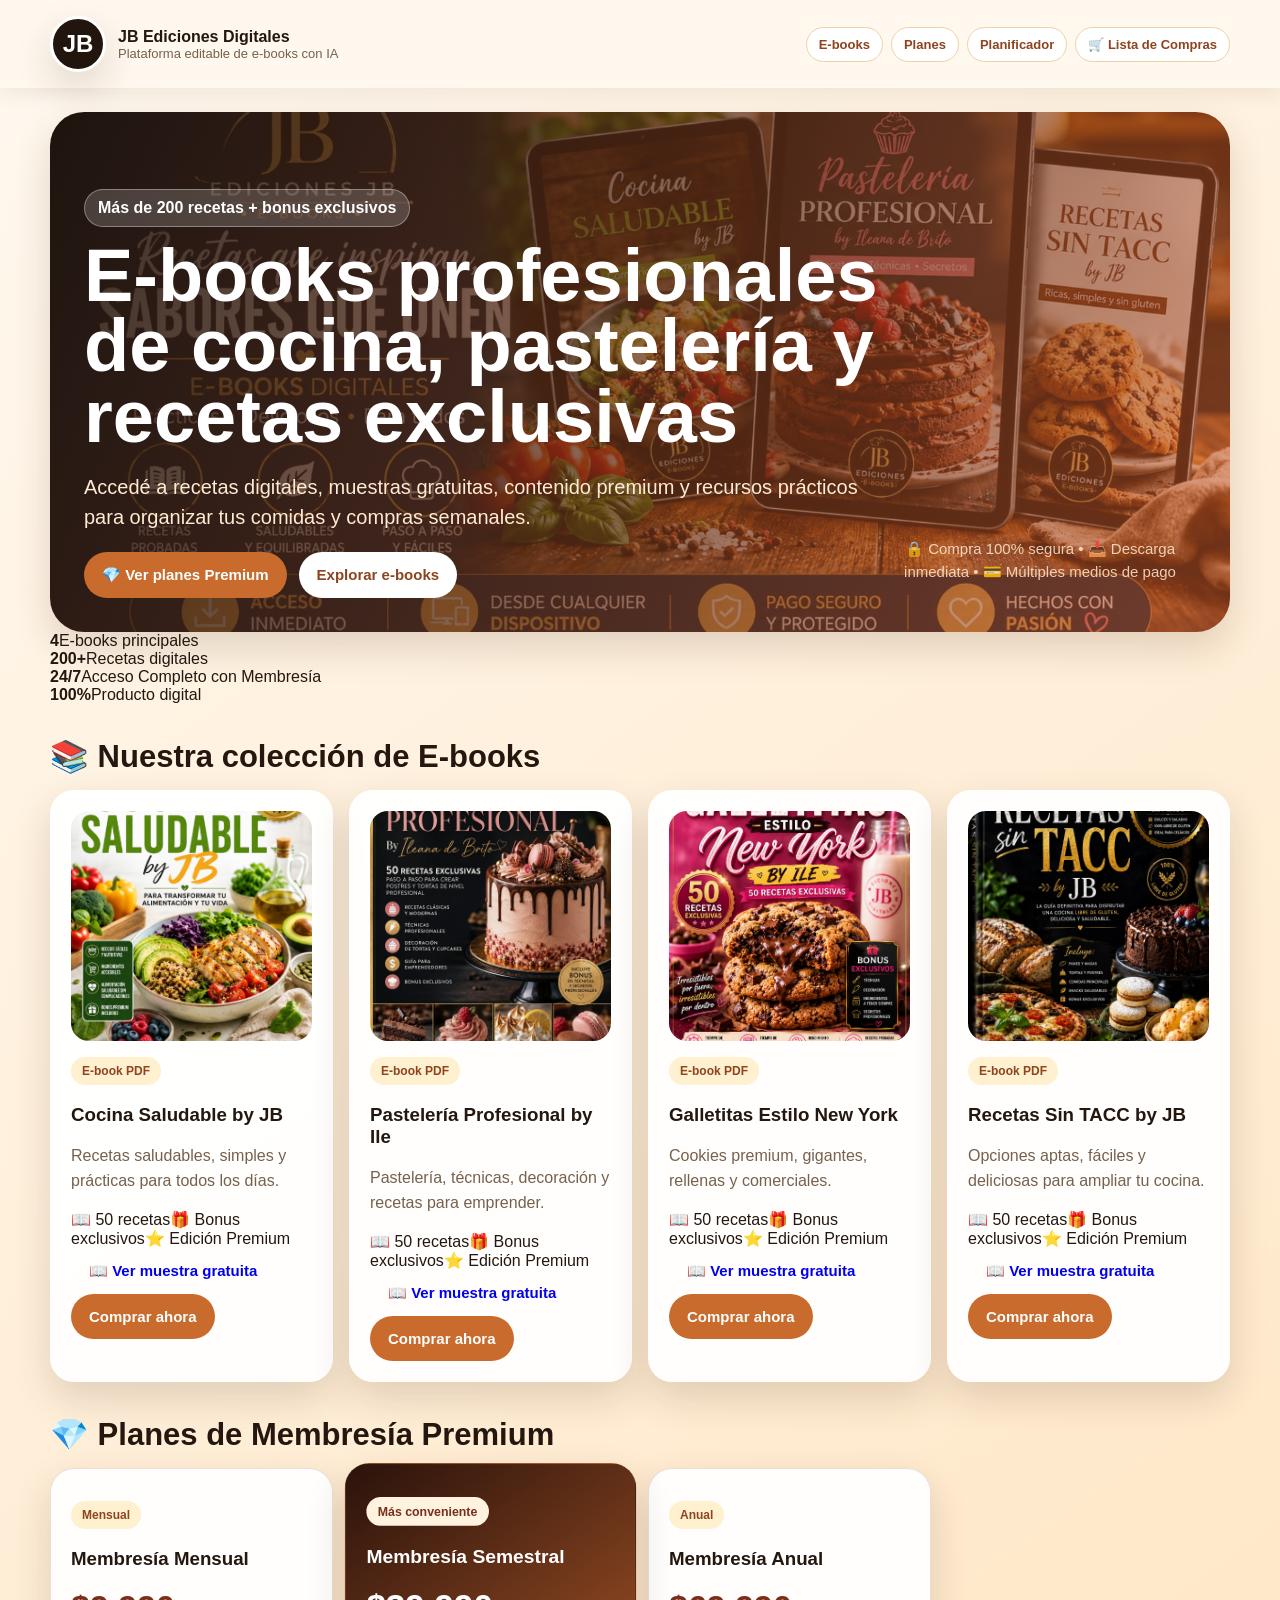
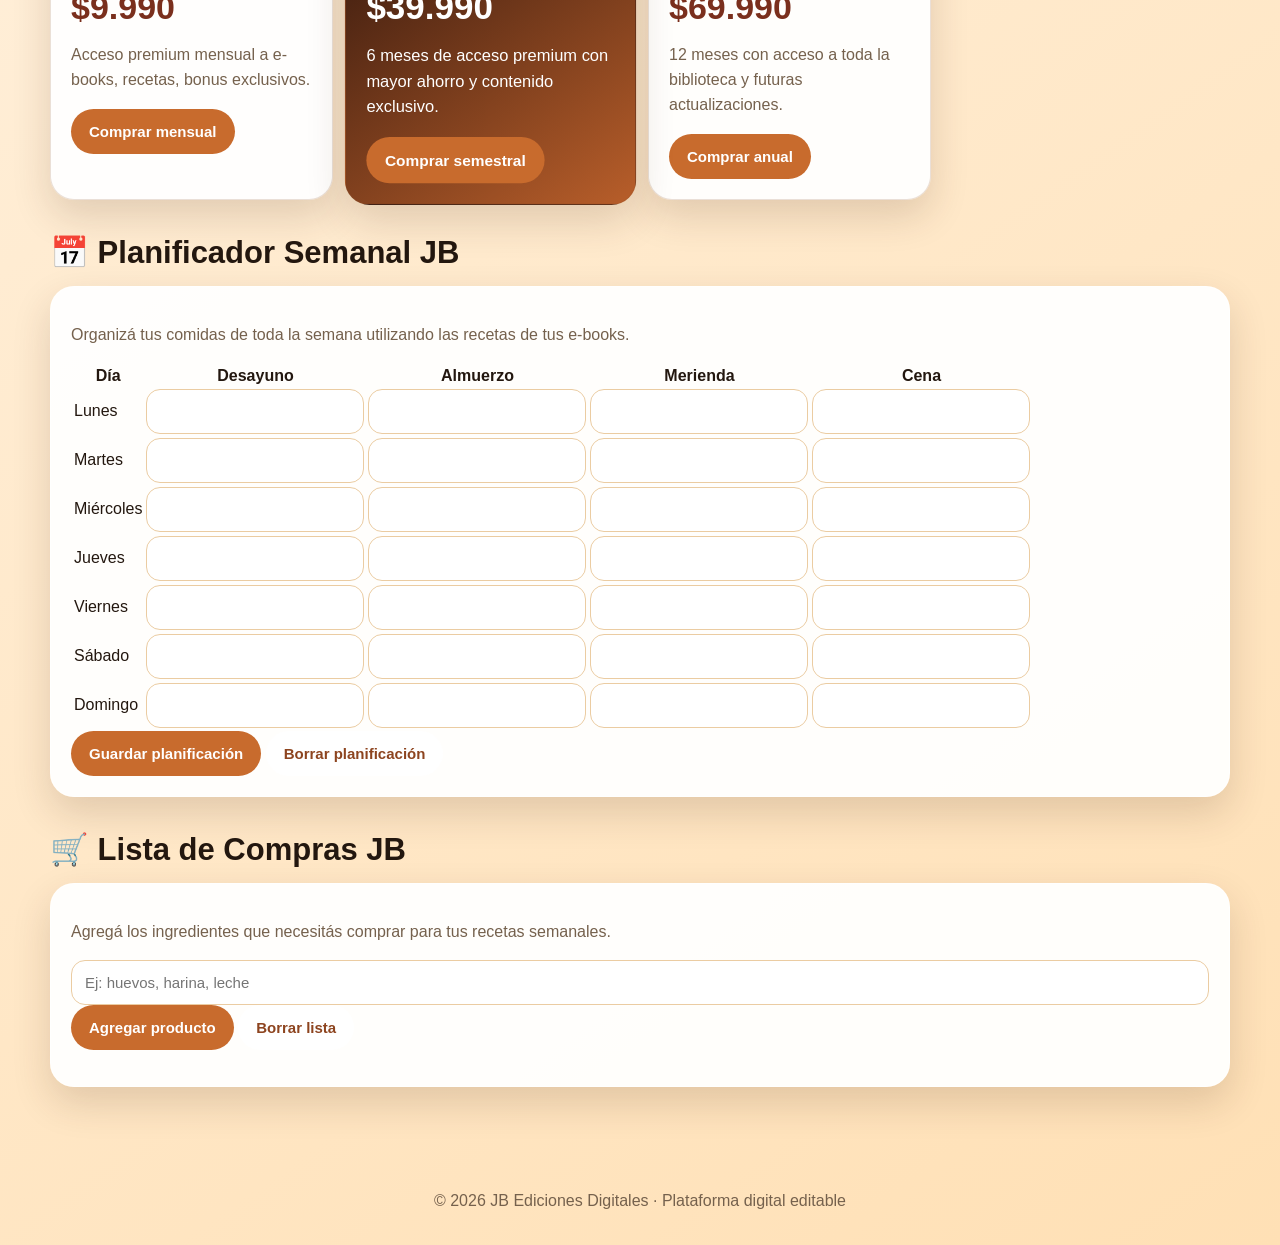
==== index.html @ 61b6be21 "Remove 'Mi Biblioteca' section from index.html Removed the 'Mi Biblioteca' section from the HTML." ====
<!DOCTYPE html>
<html lang="es">
<head>
<meta charset="UTF-8">
<meta name="viewport" content="width=device-width, initial-scale=1.0">
<title>JB Ediciones Digitales | Plataforma Editable</title>
<link rel="stylesheet" href="styles.css">
</head>
<body>
<header>
  <div class="nav">
    <div class="brand">
      <div class="logo" id="brandLogo">JB</div>
      <div>
        <b id="brandName">JB Ediciones Digitales</b>
        <span id="brandSubtitle">Plataforma premium de e-books y planificación semanal</span>      
      </div>
    </div>
    <nav>
      <a href="#ebooks">E-books</a>
      <a href="#planes">Planes</a>
      <a href="#planificador">Planificador</a>      
     <a href="#compras">🛒 Lista de Compras</a>      
          
    </nav>
  </div>
</header>

<main>
  <section class="hero" id="hero">
    <div class="heroText">
      <span class="pill" id="heroPill">
✨ Más de 200 recetas • Descarga inmediata • Actualizaciones exclusivas
</span>      
      <h1 id="heroTitle">Tu plataforma premium de recetas digitales</h1>
      <p id="heroText">Accedé a e-books profesionales, contenido exclusivo, recursos para emprender y herramientas para organizar tus comidas y compras semanales.</p>
      <div class="actions">
        <a class="btn primary" href="#planes">💎 Ver planes Premium</a>        
        <a class="btn white" href="#ebooks">Explorar e-books</a>
              </div>
    </div> </button>

</div>

<p style="margin-top:20px;font-size:15px;opacity:.85;text-align:center;">
🔒 Compra 100% segura • 📥 Descarga inmediata • 💳 Múltiples medios de pago
</p>

</div>

</section>  </section>

    <div><b id="stat1">4</b><span>E-books principales</span></div>
    <div><b id="stat2">200+</b><span>Recetas digitales</span></div>
    <div><b id="stat3">24/7</b><span>Acceso Completo con Membresía</span></div>    
  <div><b id="stat4">100%</b><span>Producto digital</span></div>
  </section>

  <h2 id="ebooks">📚 Nuestra colección de E-books</h2>  
  <section class="grid" id="ebookGrid"></section>

  <h2 id="planes">💎 Planes de Membresía Premium</h2>  
  <section class="grid plans" id="plansGrid"></section>

  <h2 id="planificador">📅 Planificador Semanal JB</h2>

<section class="card">

  <p>Organizá tus comidas de toda la semana utilizando las recetas de tus e-books.</p>

  <table class="planner">
  <tr>
    <th>Día</th>
    <th>Desayuno</th>
    <th>Almuerzo</th>
    <th>Merienda</th>
    <th>Cena</th>
  </tr>

  <tr><td>Lunes</td><td><input id="lunes_desayuno"></td><td><input id="lunes_almuerzo"></td><td><input id="lunes_merienda"></td><td><input id="lunes_cena"></td></tr>
  <tr><td>Martes</td><td><input id="martes_desayuno"></td><td><input id="martes_almuerzo"></td><td><input id="martes_merienda"></td><td><input id="martes_cena"></td></tr>
  <tr><td>Miércoles</td><td><input id="miercoles_desayuno"></td><td><input id="miercoles_almuerzo"></td><td><input id="miercoles_merienda"></td><td><input id="miercoles_cena"></td></tr>
  <tr><td>Jueves</td><td><input id="jueves_desayuno"></td><td><input id="jueves_almuerzo"></td><td><input id="jueves_merienda"></td><td><input id="jueves_cena"></td></tr>
  <tr><td>Viernes</td><td><input id="viernes_desayuno"></td><td><input id="viernes_almuerzo"></td><td><input id="viernes_merienda"></td><td><input id="viernes_cena"></td></tr>
  <tr><td>Sábado</td><td><input id="sabado_desayuno"></td><td><input id="sabado_almuerzo"></td><td><input id="sabado_merienda"></td><td><input id="sabado_cena"></td></tr>
  <tr><td>Domingo</td><td><input id="domingo_desayuno"></td><td><input id="domingo_almuerzo"></td><td><input id="domingo_merienda"></td><td><input id="domingo_cena"></td></tr>
</table>

<button class="btn primary" type="button" onclick="guardarPlanificacion()">Guardar planificación</button>
<button class="btn white" type="button" onclick="borrarPlanificacion()">Borrar planificación</button>
</section>
  <h2 id="compras">🛒 Lista de Compras JB</h2>

<section class="card">
  <p>Agregá los ingredientes que necesitás comprar para tus recetas semanales.</p>

  <input id="nuevoProducto" type="text" placeholder="Ej: huevos, harina, leche">
  <button class="btn primary" type="button" onclick="agregarProducto()">Agregar producto</button>
  <button class="btn white" type="button" onclick="borrarListaCompras()">Borrar lista</button>

  <ul id="listaCompras"></ul>
</section> 
    
</main>

<footer>© 2026 JB Ediciones Digitales · Plataforma digital editable</footer>
<script src="config.js"></script>
<script src="app.js"></script>
</body>
</html>
---- styles.css ----
*{box-sizing:border-box}:root{--text:#23170f;--muted:#75614d;--orange:#c86b2d;--dark:#21150d;--shadow:0 16px 38px rgba(68,38,18,.16);--r:24px}
body{margin:0;font-family:Arial,Helvetica,sans-serif;background:linear-gradient(145deg,#fff8ef,#ffe0b5);color:var(--text)}
a{text-decoration:none}header{position:sticky;top:0;z-index:5;background:rgba(255,248,239,.94);backdrop-filter:blur(10px);box-shadow:0 6px 18px rgba(68,38,18,.08);padding:16px}
.nav{max-width:1180px;margin:auto;display:flex;align-items:center;justify-content:space-between;gap:14px}.brand{display:flex;align-items:center;gap:12px}.brand span{display:block;color:var(--muted);font-size:13px}
.logo{width:56px;height:56px;border-radius:50%;background:var(--dark);color:#fff;display:grid;place-items:center;font-size:24px;font-weight:900;border:3px solid #fff;box-shadow:var(--shadow)}
nav{display:flex;gap:8px;flex-wrap:wrap}nav a{padding:9px 12px;border-radius:999px;background:#fff;color:#8d441f;font-weight:800;font-size:13px;border:1px solid #efd1a8}
main{width:min(1180px,calc(100% - 28px));margin:24px auto 70px}.hero{min-height:520px;border-radius:34px;background:linear-gradient(115deg,rgba(33,21,13,.9),rgba(200,107,45,.55)),url('imagenes/foto-principal.jpg');background-size:cover;background-position:center;display:flex;align-items:flex-end;padding:34px;box-shadow:var(--shadow);color:#fff}
.heroText{max-width:800px}.pill,.tag{display:inline-block;border-radius:999px;font-weight:900}.pill{padding:9px 13px;background:rgba(255,255,255,.18);border:1px solid rgba(255,255,255,.35)}
h1{font-size:clamp(36px,8vw,74px);line-height:.95;margin:14px 0}.hero p{font-size:20px;color:#ffead2;line-height:1.5}.actions{display:flex;gap:12px;flex-wrap:wrap}
.btn,button{border:0;border-radius:999px;padding:14px 18px;font-weight:900;font-size:15px;cursor:pointer;display:inline-block}.primary,button{background:var(--orange);color:#fff}.white{background:#fff;color:#8d441f}
.stats{display:grid;grid-template-columns:repeat(4,1fr);gap:14px;margin:18px 0}.stats div,.card{background:rgba(255,255,255,.94);border-radius:var(--r);box-shadow:var(--shadow);padding:20px;border:1px solid rgba(255,255,255,.7)}
.stats b{display:block;font-size:34px;color:#8d441f}.stats span,p,li{color:var(--muted);line-height:1.55}h2{font-size:31px;margin:34px 0 15px}.grid{display:grid;grid-template-columns:repeat(4,1fr);gap:16px}
.ebook img{width:100%;height:230px;object-fit:cover;border-radius:18px;background:#f4c36b}.tag{background:#fff0cf;color:#8d441f;padding:7px 11px;font-size:12px;margin-top:12px}.price{font-size:34px;font-weight:900;color:#8d441f}
.featured{background:linear-gradient(145deg,#2a1b10,#b85e2a);color:#fff}.featured p,.featured .price{color:#fff0cf}.ai{background:#21150d;color:#fff;border-radius:var(--r);padding:24px;box-shadow:var(--shadow)}.ai p{color:#f2d5b7}
.chat{height:300px;overflow:auto;background:rgba(255,255,255,.08);border-radius:18px;padding:12px;margin:12px 0}.msg{max-width:88%;padding:11px 13px;border-radius:16px;margin:8px 0;line-height:1.45}.bot{background:#fff0cf;color:#23170f}.user{background:var(--orange);color:#fff;margin-left:auto}
.chatrow{display:flex;gap:8px}.chatrow input{flex:1;border:0;border-radius:16px;padding:14px 16px;font-size:15px}
.admin{display:grid;grid-template-columns:1fr 1fr;gap:16px}.wide{grid-column:1/-1}label{display:block;font-weight:900;margin:12px 0 6px;color:#8d441f}input,textarea{width:100%;border:1px solid #ebcca2;border-radius:14px;padding:13px;font-size:15px}textarea{min-height:90px}.note{font-size:13px}.editorRow{display:grid;grid-template-columns:repeat(2,1fr);gap:10px;background:#fff8ed;border-radius:18px;padding:14px;margin:12px 0}#exportBox{min-height:220px;font-family:monospace}
footer{text-align:center;color:var(--muted);padding:35px 16px}@media(max-width:850px){.nav{align-items:flex-start;flex-direction:column}.grid,.stats,.admin{grid-template-columns:1fr}.hero{min-height:560px;padding:24px}.chatrow{flex-direction:column}.editorRow{grid-template-columns:1fr}}
.card {
  transition: transform .25s ease, box-shadow .25s ease;
}

.card:hover {
  transform: translateY(-6px);
  box-shadow: 0 18px 40px rgba(68, 38, 18, .22);
}

.plan {
  border: 1px solid rgba(140, 82, 45, .18);
}

.plan .price {
  font-size: 34px;
  font-weight: 900;
  color: #7a2f1d;
}

.plan.featured {
  background: linear-gradient(145deg, #2a120b, #b85e2a);
  color: #fff;
  transform: scale(1.03);
}

.plan.featured .price,
.plan.featured h3,
.plan.featured p {
  color: #fff;
}

.plan.featured .tag {
  background: #fff3df;
  color: #7a2f1d;
}

@media (max-width: 800px) {
  .grid {
    grid-template-columns: 1fr;
  }

  .plan.featured {
    transform: none;
  }
}
.login-card{
  max-width:520px;
}

.login-card label{
  display:block;
  margin-top:14px;
  font-weight:700;
}

.login-card input{
  width:100%;
  margin-top:6px;
  padding:14px;
  border-radius:14px;
  border:1px solid #ddd;
  font-size:15px;
}

.login-card .btn{
  margin-top:18px;
}
.library-preview{
  margin-top:20px;
  padding:18px;
  border-radius:18px;
  background:linear-gradient(145deg,#fff8ef,#ffffff);
  border:1px solid rgba(140,82,45,.18);
}

.library-preview h4{
  margin:0 0 10px;
  color:#7a2f1d;
}

.library-preview ul{
  margin:0;
  padding-left:20px;
}

.library-preview li{
  margin:8px 0;
  font-weight:600;
}
.ai{
  background:linear-gradient(145deg,#140907,#2a120b);
  color:#fff;
  border-radius:28px;
  padding:28px;
  box-shadow:0 18px 45px rgba(0,0,0,.18);
}

.ai h3,
.ai p{
  color:#fff;
}

.chat{
  margin-top:20px;
}

.chatrow{
  display:flex;
  gap:10px;
  margin-top:16px;
}

.chatrow input{
  flex:1;
  padding:15px;
  border-radius:16px;
  border:0;
}

.chatrow button{
  border:0;
}
#iaChef,
.ia-chef,
.ai-chef,
.chef-ai {
  display: none !important;
}
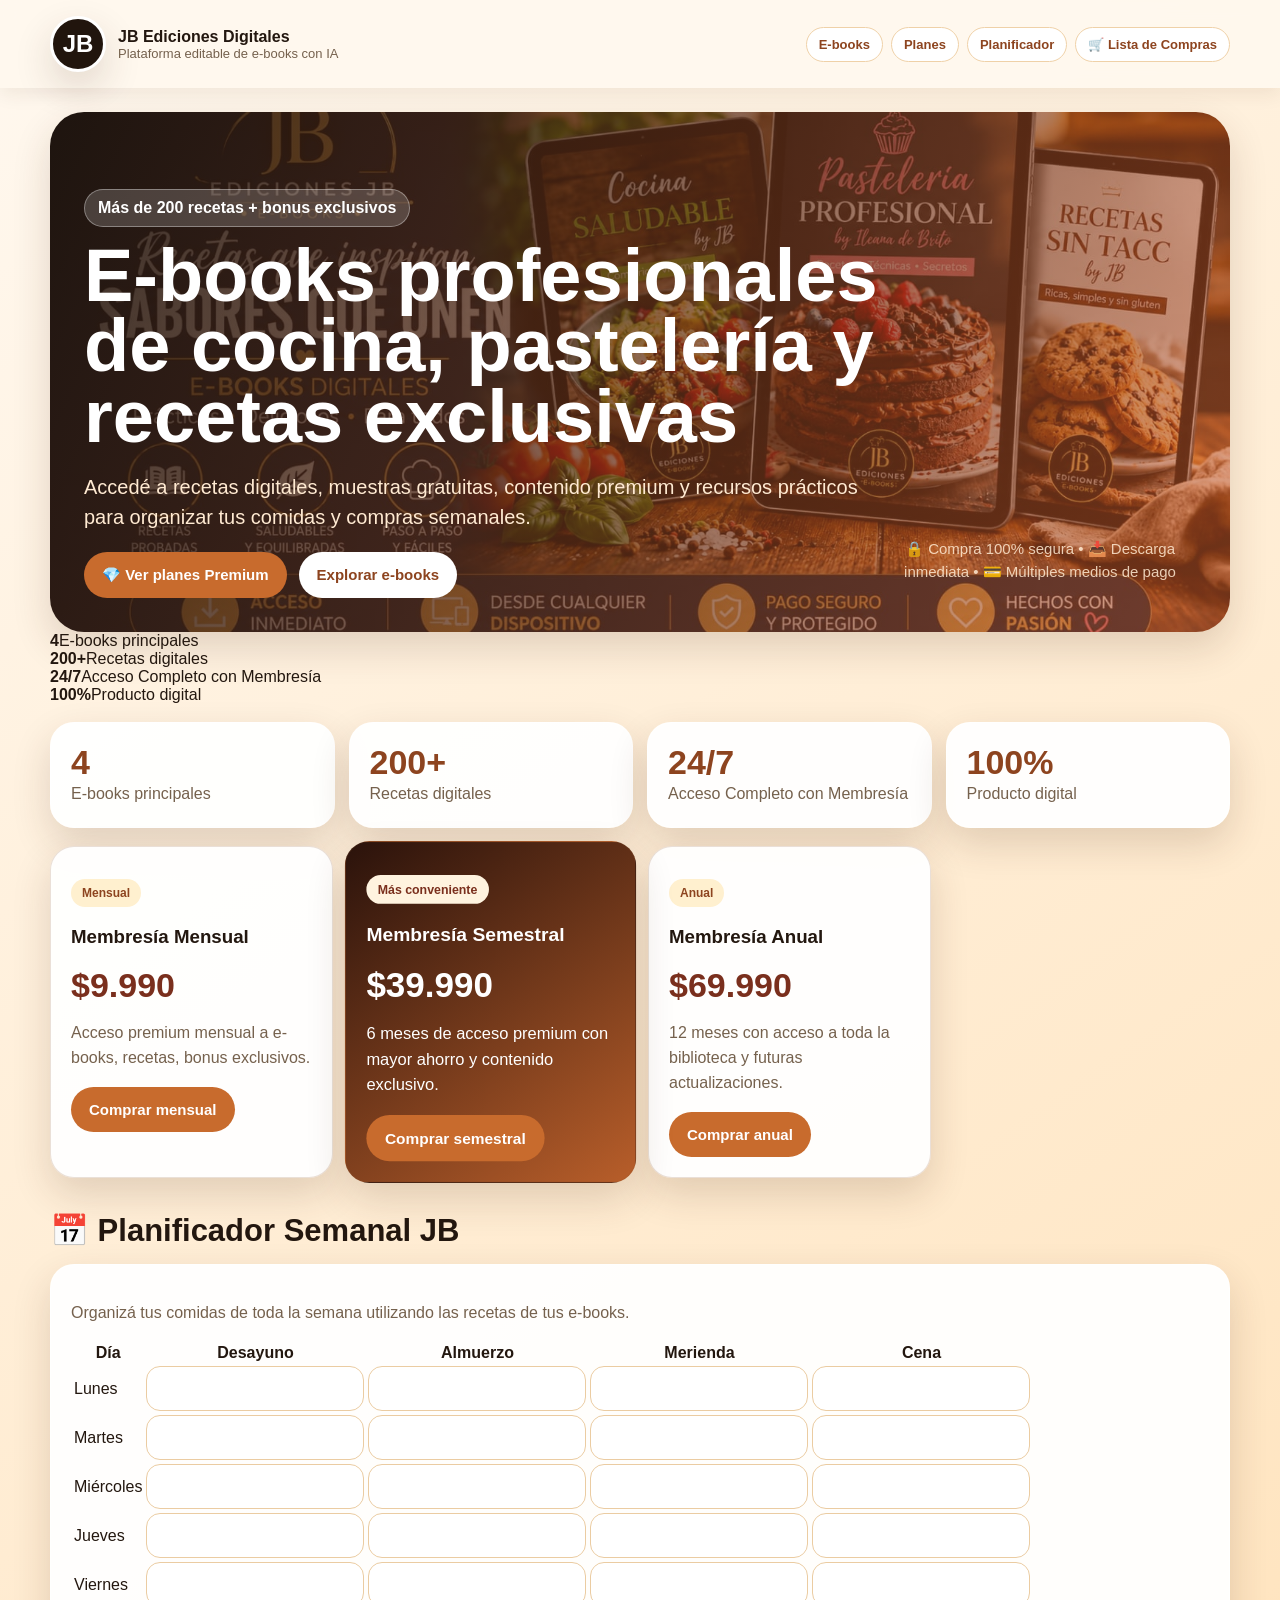
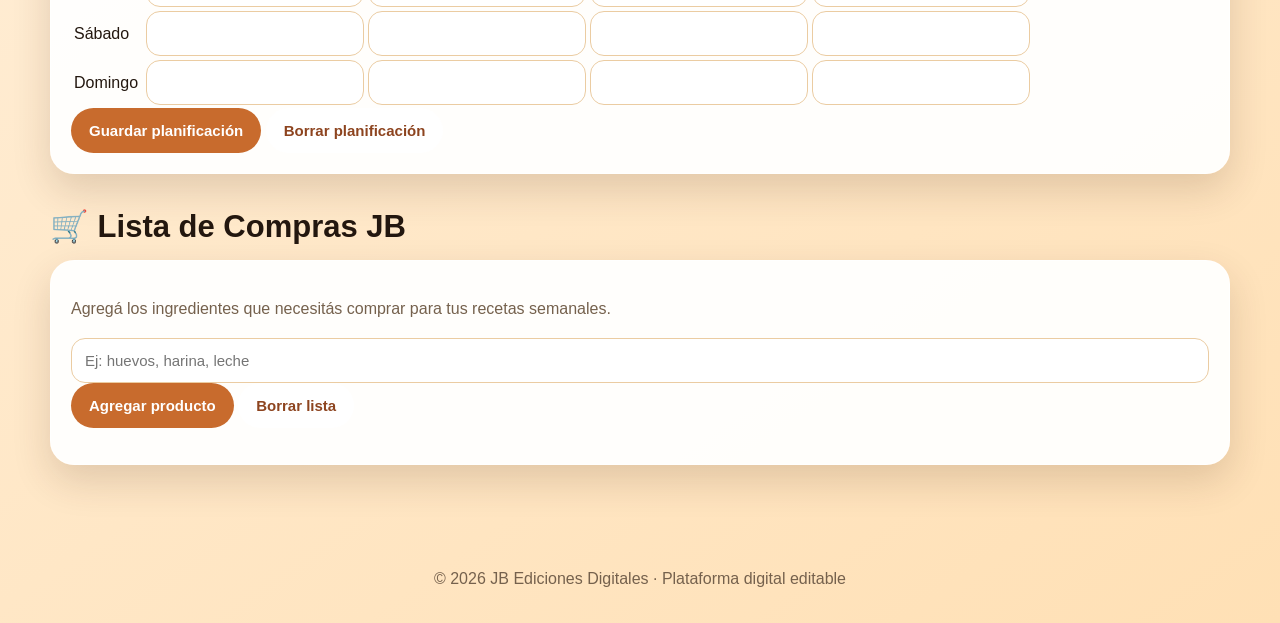
==== commit 6cbc9764: "Refactor HTML structure for stats section" ====
--- a/index.html
+++ b/index.html
@@ -54,12 +54,12 @@
     <div><b id="stat2">200+</b><span>Recetas digitales</span></div>
     <div><b id="stat3">24/7</b><span>Acceso Completo con Membresía</span></div>    
   <div><b id="stat4">100%</b><span>Producto digital</span></div>
-  </section>
-
-  <h2 id="ebooks">📚 Nuestra colección de E-books</h2>  
-  <section class="grid" id="ebookGrid"></section>
-
-  <h2 id="planes">💎 Planes de Membresía Premium</h2>  
+<section class="stats">
+  <div><b id="stat1">4</b><span>E-books principales</span></div>
+  <div><b id="stat2">200+</b><span>Recetas digitales</span></div>
+  <div><b id="stat3">24/7</b><span>Acceso Completo con Membresía</span></div>
+  <div><b id="stat4">100%</b><span>Producto digital</span></div>
+</section>
   <section class="grid plans" id="plansGrid"></section>
 
   <h2 id="planificador">📅 Planificador Semanal JB</h2>
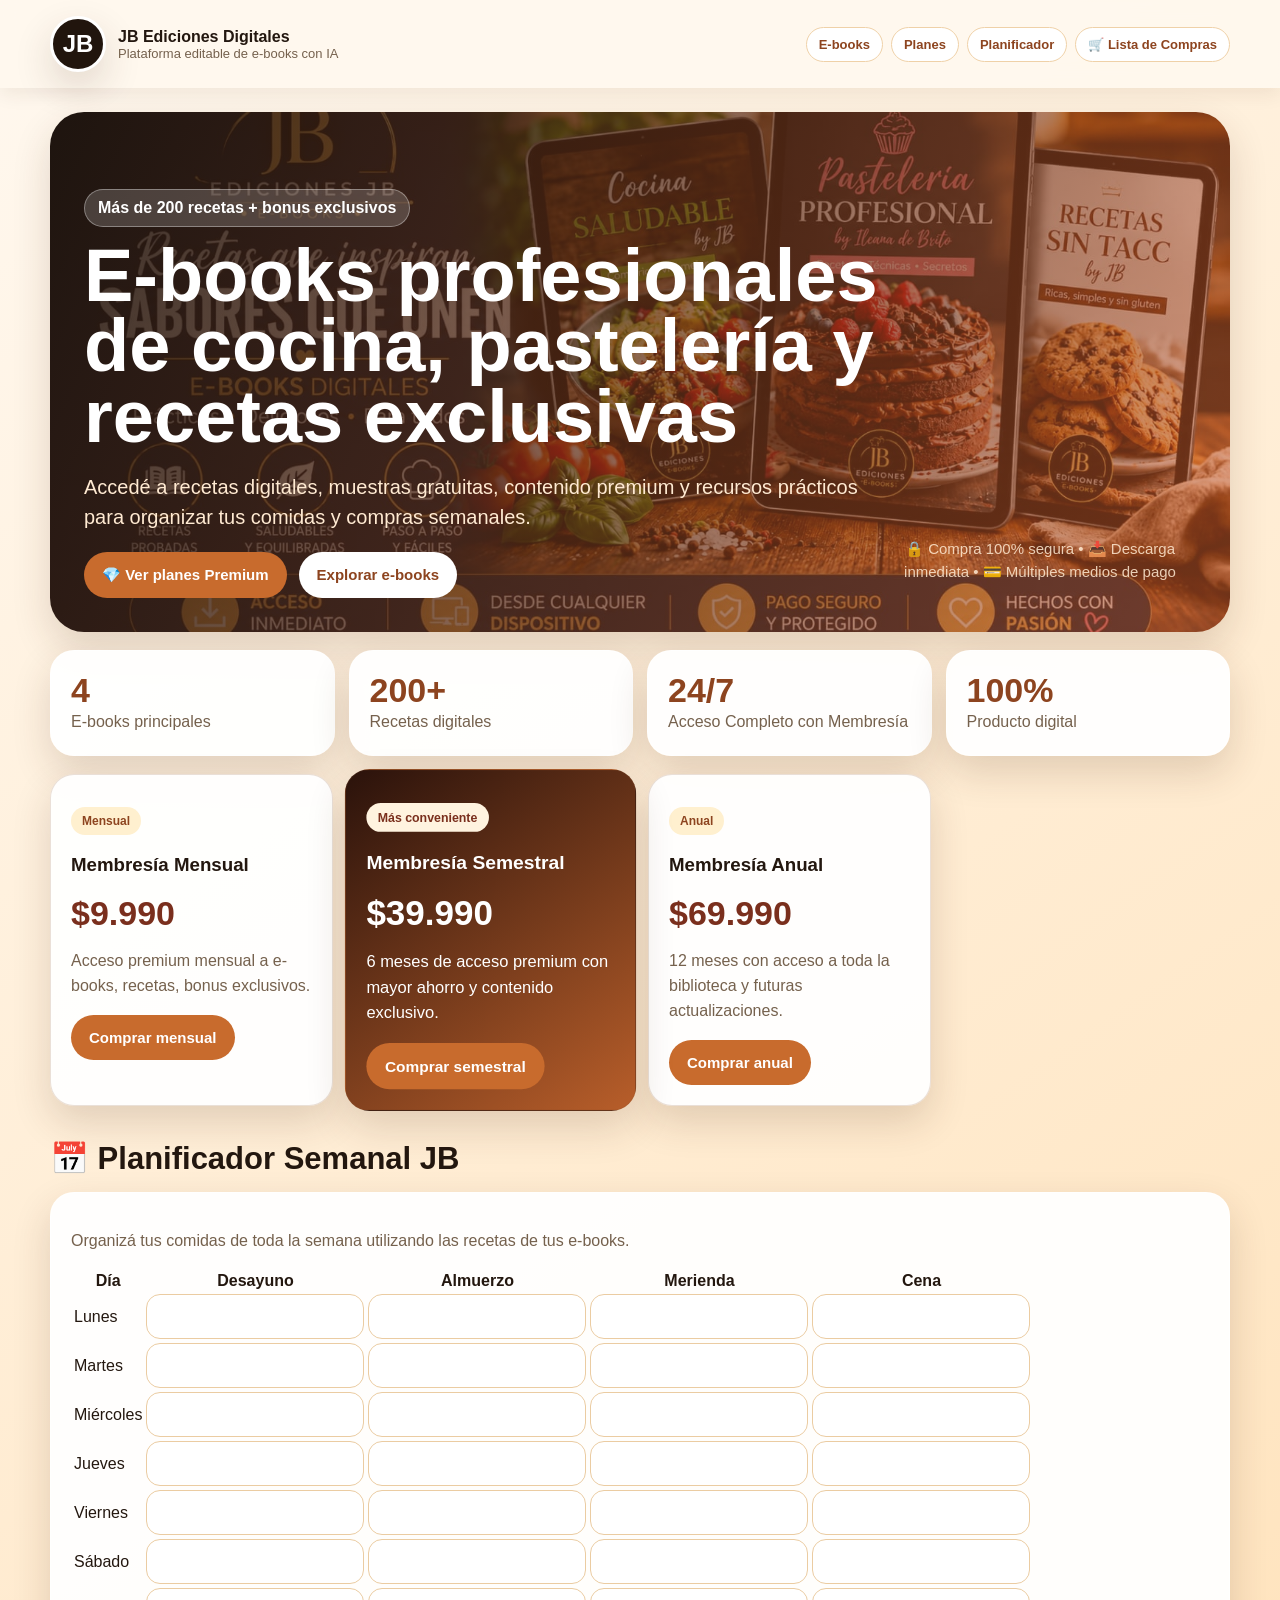
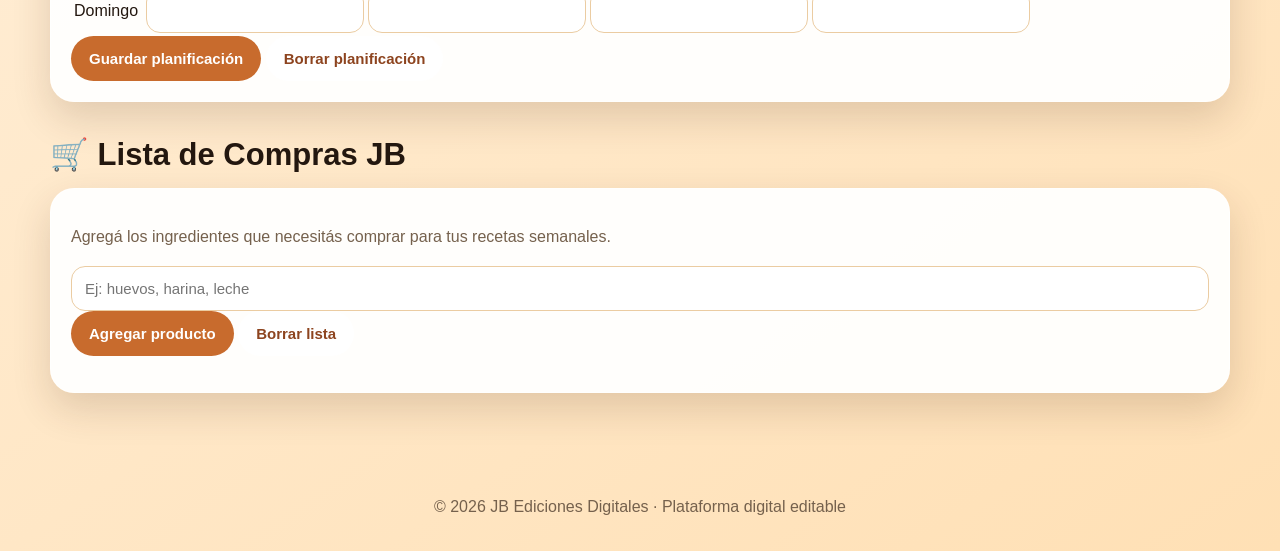
==== commit bd649e0a: "Remove duplicate stats section in index.html Removed duplicate statistics section from index.html." ====
--- a/index.html
+++ b/index.html
@@ -50,10 +50,7 @@
 
 </section>  </section>
 
-    <div><b id="stat1">4</b><span>E-books principales</span></div>
-    <div><b id="stat2">200+</b><span>Recetas digitales</span></div>
-    <div><b id="stat3">24/7</b><span>Acceso Completo con Membresía</span></div>    
-  <div><b id="stat4">100%</b><span>Producto digital</span></div>
+    
 <section class="stats">
   <div><b id="stat1">4</b><span>E-books principales</span></div>
   <div><b id="stat2">200+</b><span>Recetas digitales</span></div>
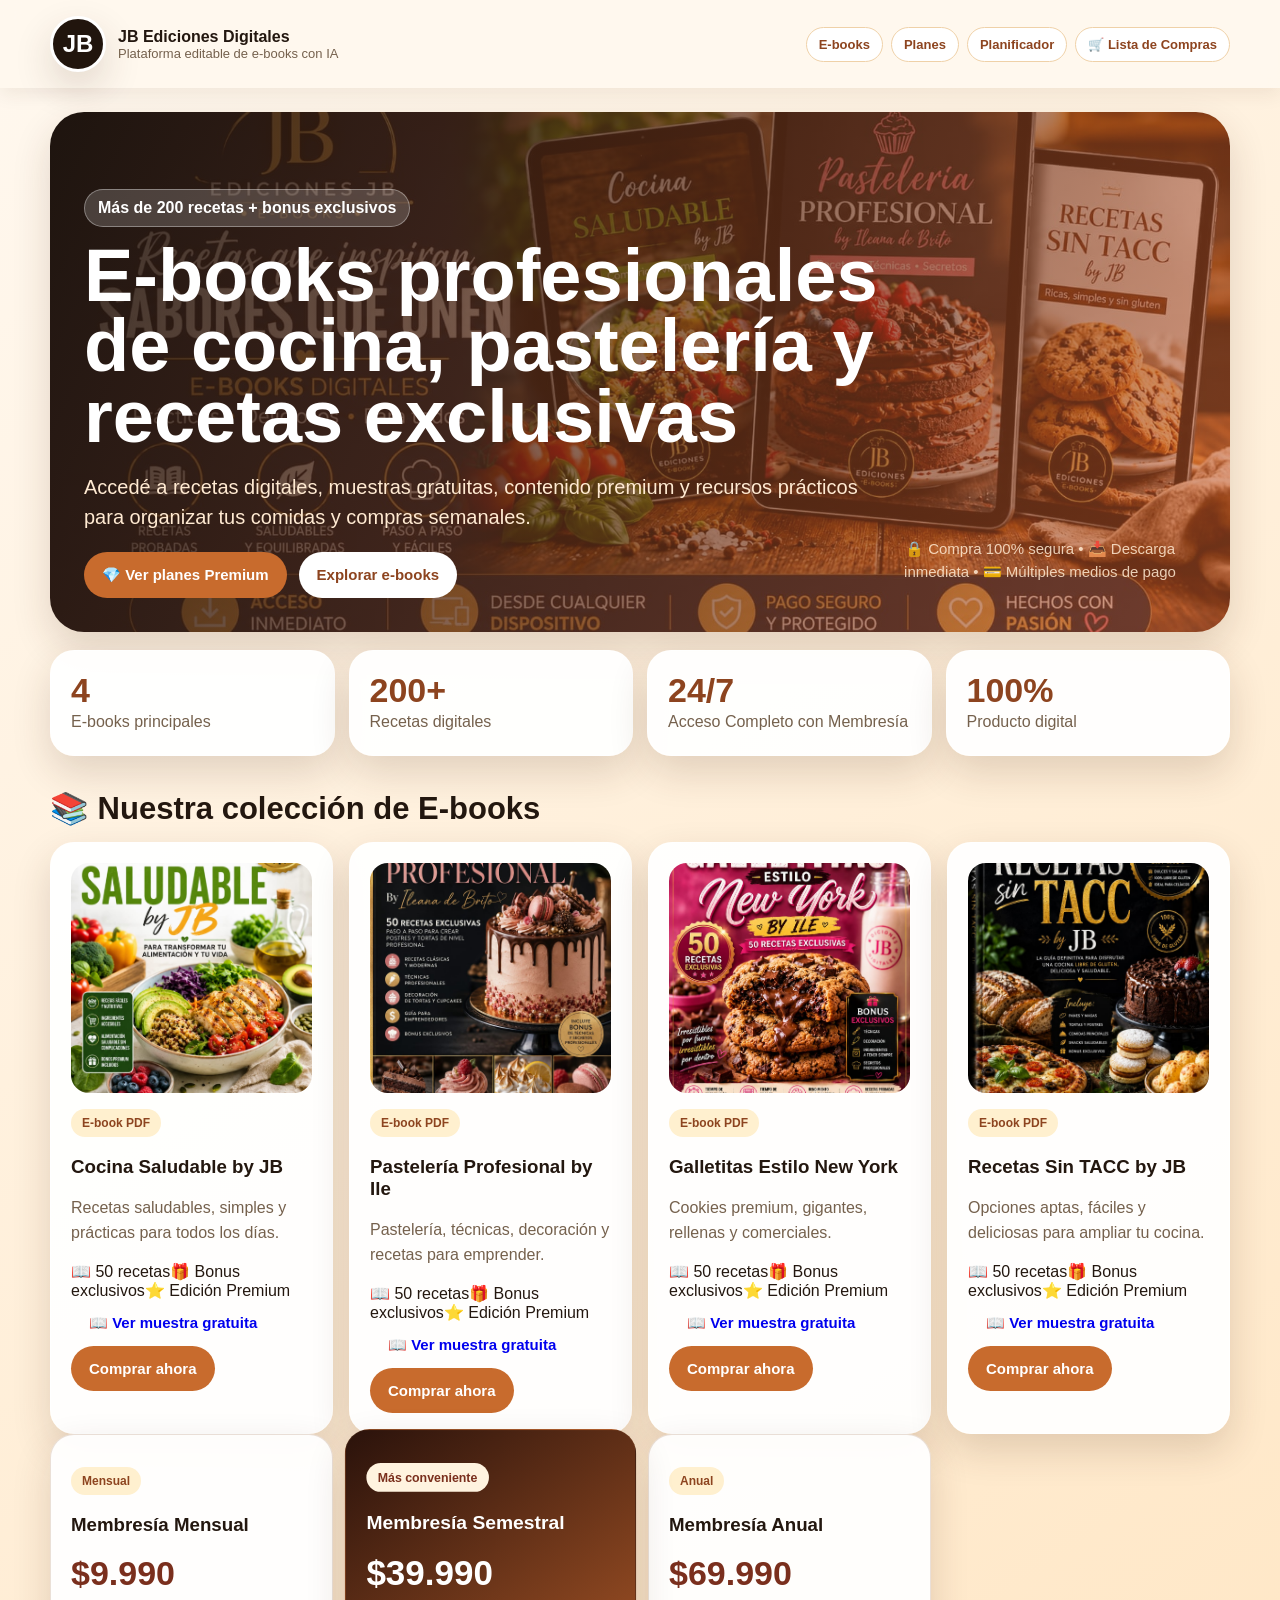
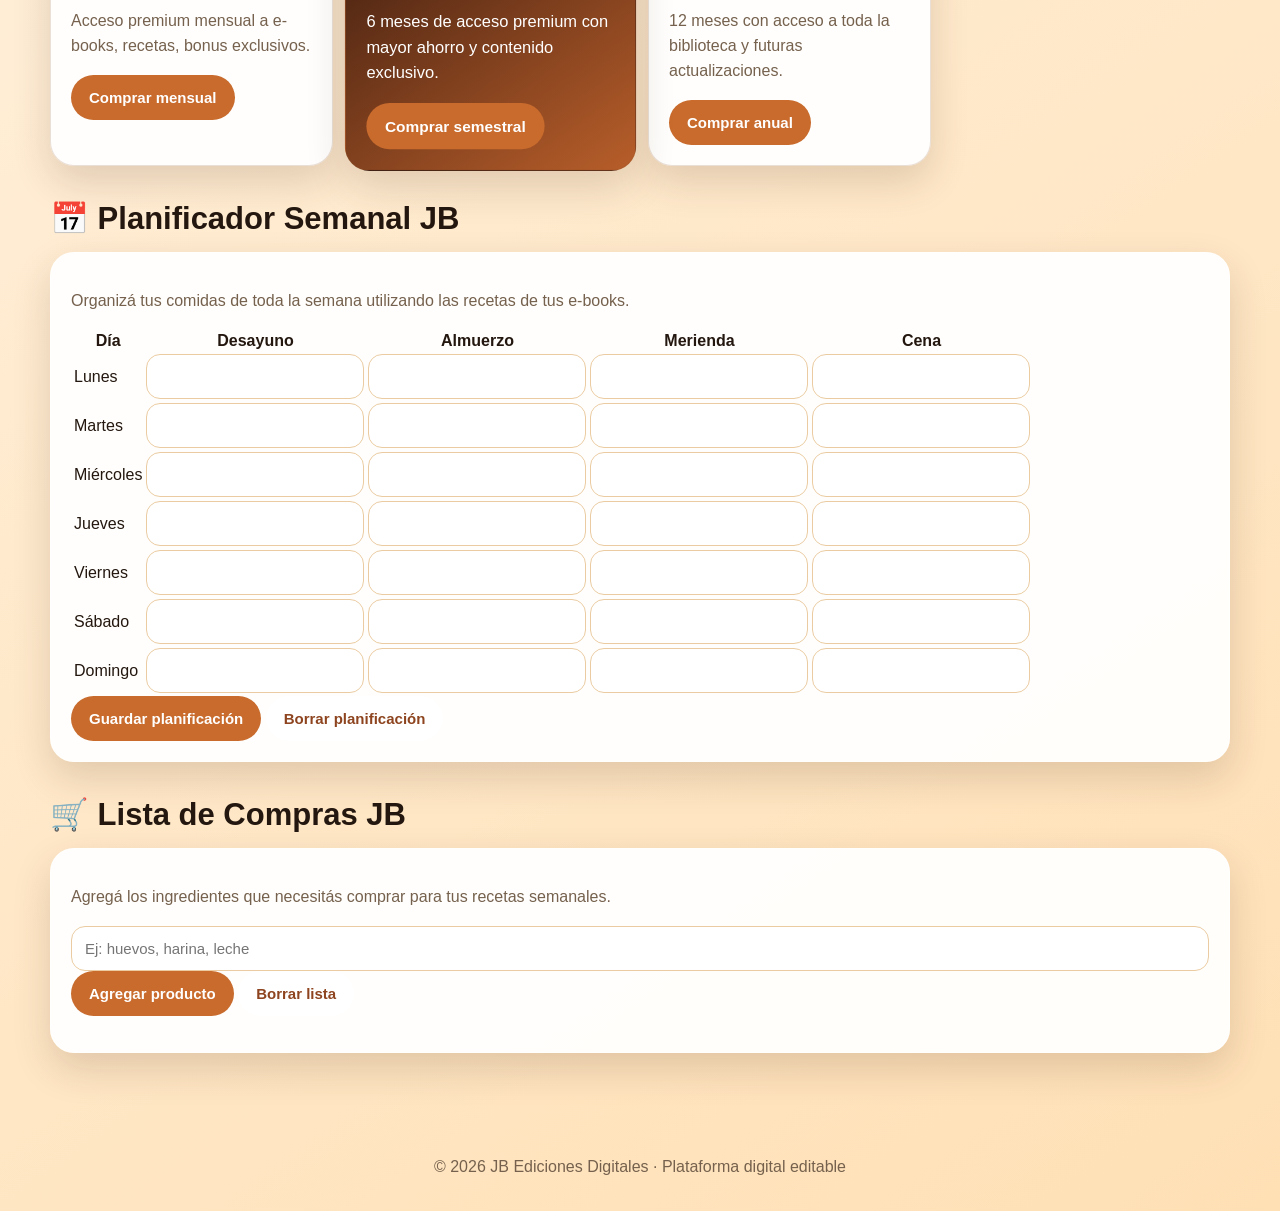
==== commit 0472727e: "Add section for E-books collection" ====
--- a/index.html
+++ b/index.html
@@ -57,6 +57,8 @@
   <div><b id="stat3">24/7</b><span>Acceso Completo con Membresía</span></div>
   <div><b id="stat4">100%</b><span>Producto digital</span></div>
 </section>
+  <h2 id="ebooks">📚 Nuestra colección de E-books</h2>
+<section class="grid" id="ebookGrid"></section>  
   <section class="grid plans" id="plansGrid"></section>
 
   <h2 id="planificador">📅 Planificador Semanal JB</h2>
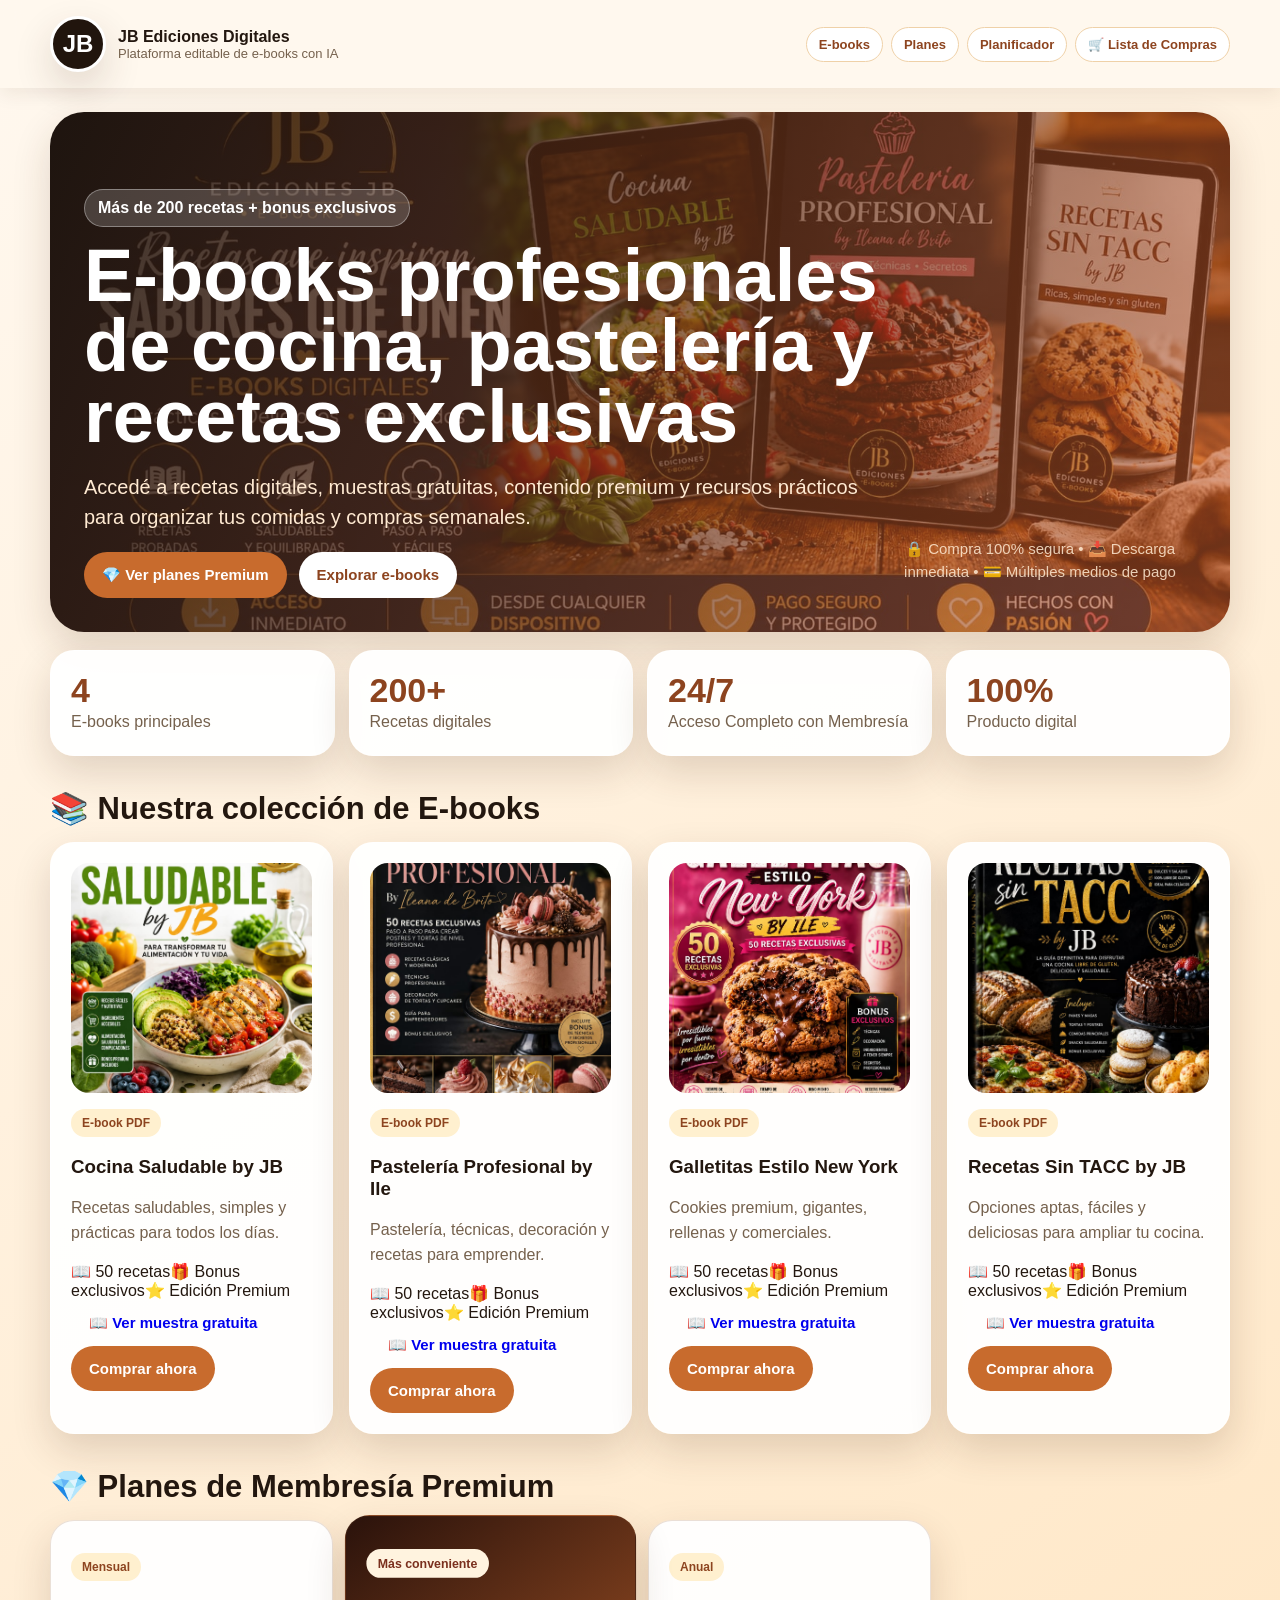
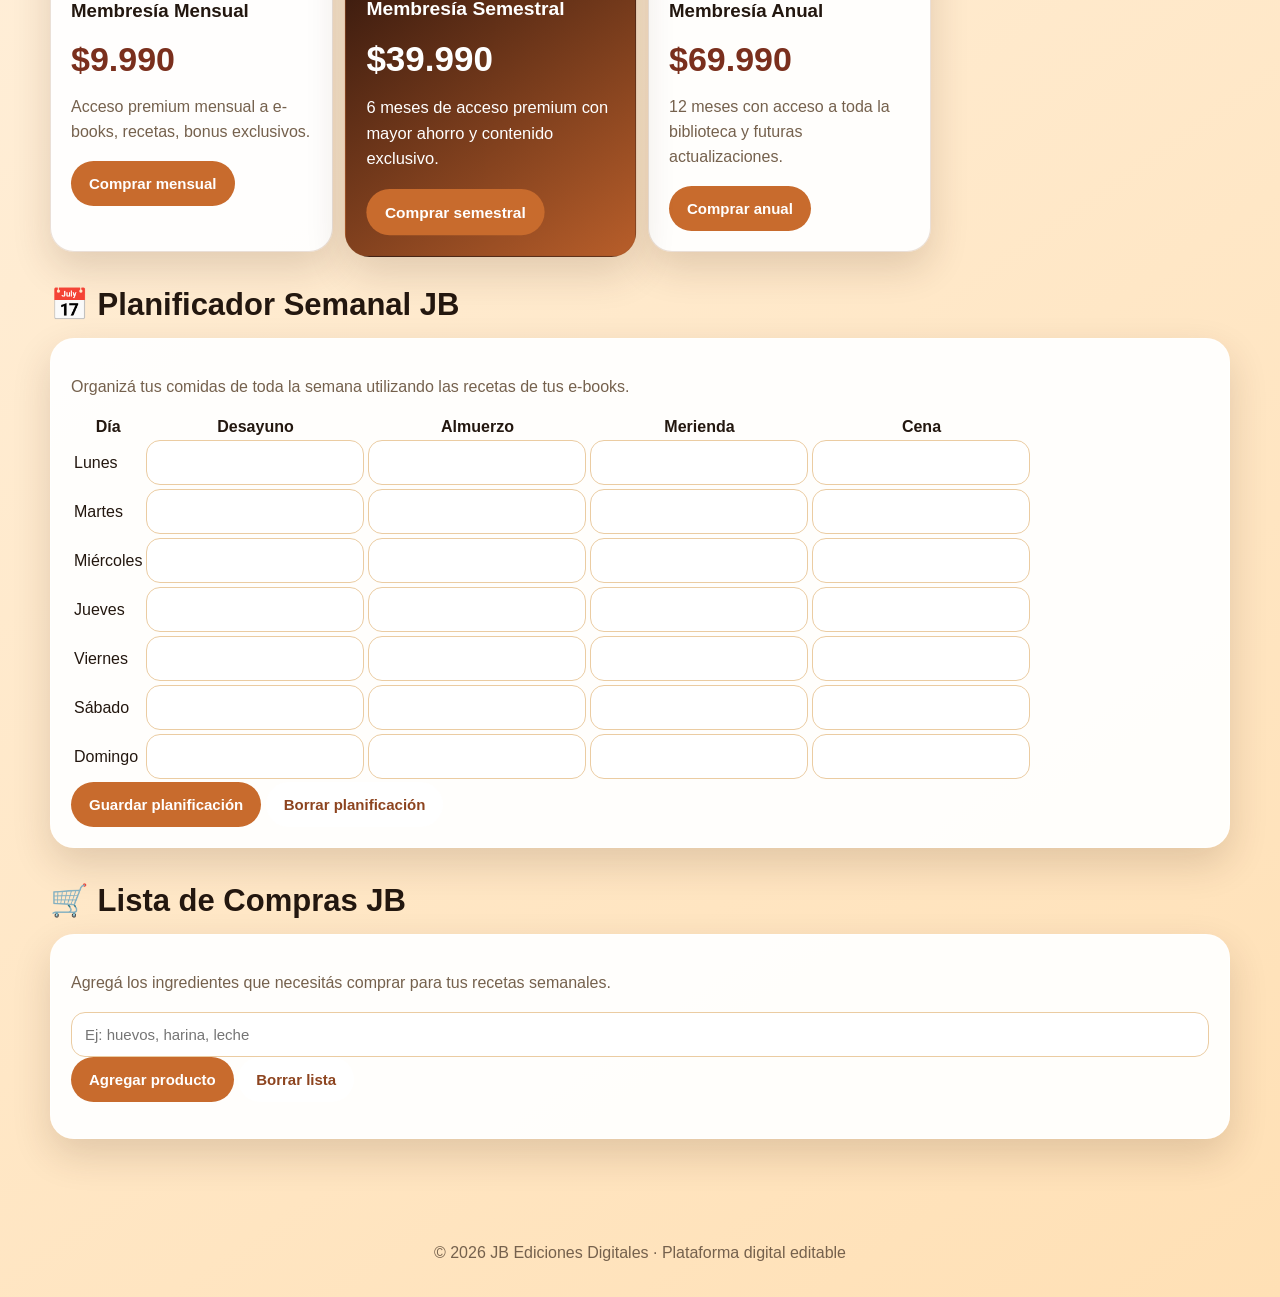
==== commit d6045c61: "Add Premium Membership Plans section to index.html" ====
--- a/index.html
+++ b/index.html
@@ -58,7 +58,8 @@
   <div><b id="stat4">100%</b><span>Producto digital</span></div>
 </section>
   <h2 id="ebooks">📚 Nuestra colección de E-books</h2>
-<section class="grid" id="ebookGrid"></section>  
+<section class="grid" id="ebookGrid"></section>
+  <h2 id="planes">💎 Planes de Membresía Premium</h2>  
   <section class="grid plans" id="plansGrid"></section>
 
   <h2 id="planificador">📅 Planificador Semanal JB</h2>
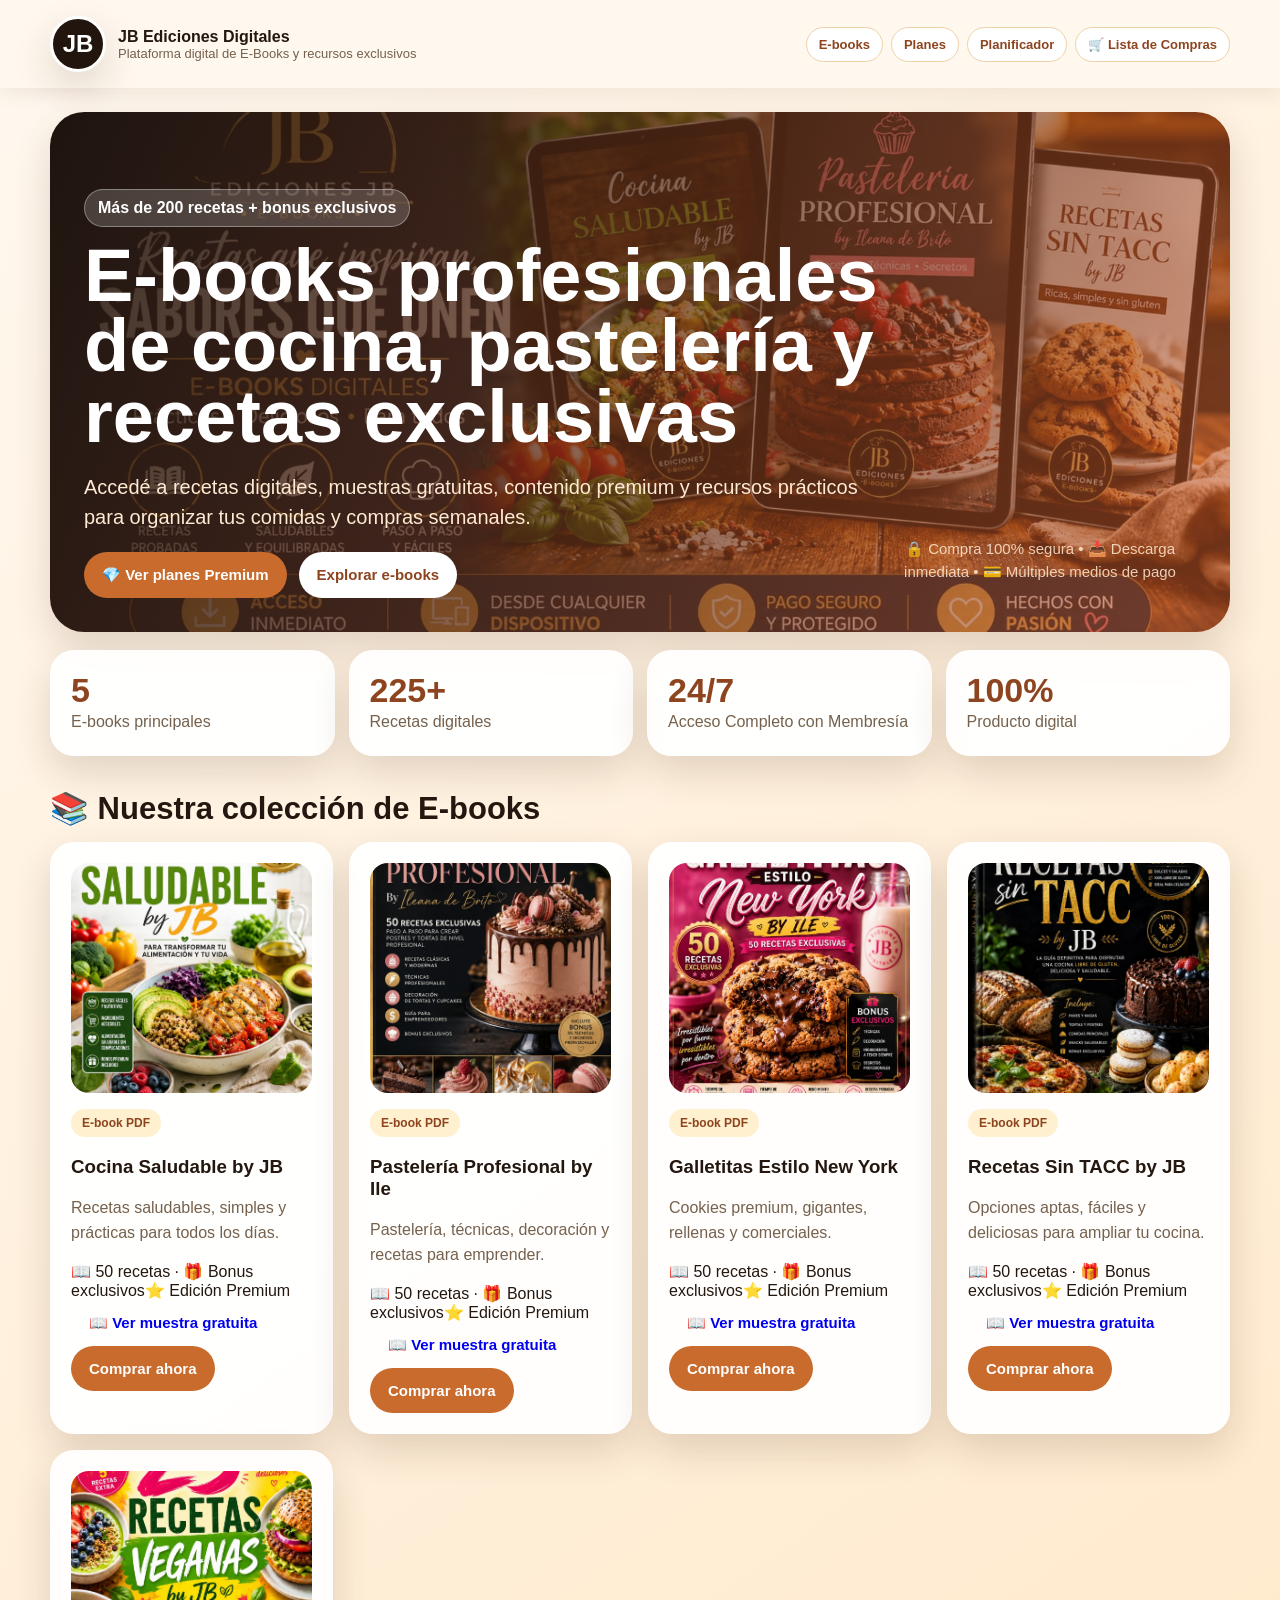
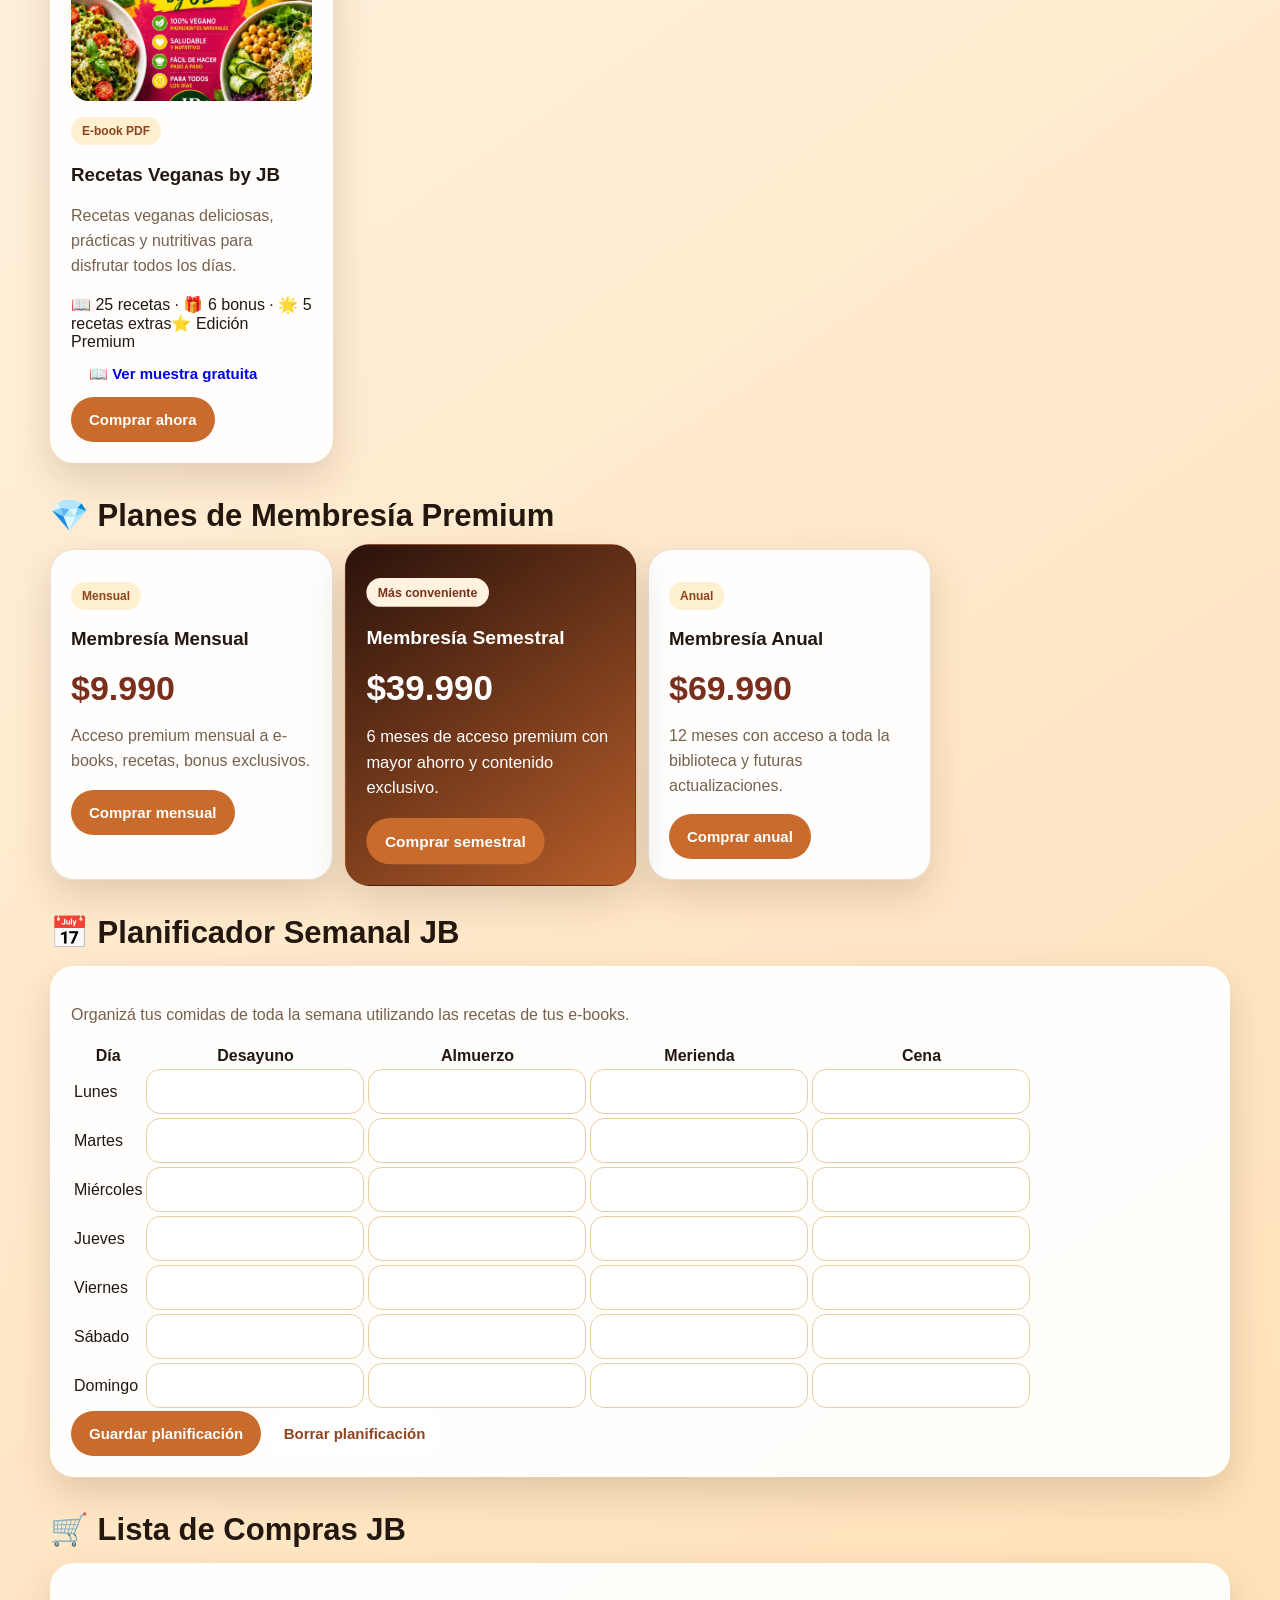
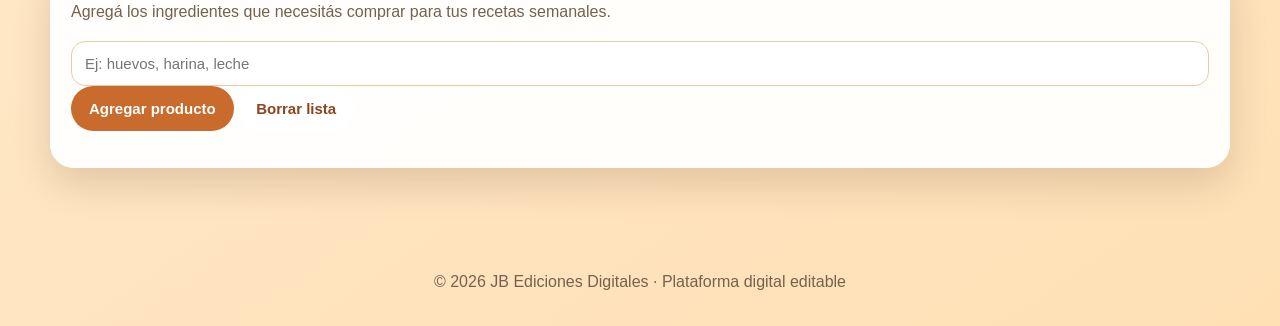
==== commit fe6fdba3: "Update statistics in index.html" ====
--- a/index.html
+++ b/index.html
@@ -13,7 +13,7 @@
       <div class="logo" id="brandLogo">JB</div>
       <div>
         <b id="brandName">JB Ediciones Digitales</b>
-        <span id="brandSubtitle">Plataforma premium de e-books y planificación semanal</span>      
+        <span id="brandSubtitle">Plataforma digital de E-Books y recursos exclusivos</span>      
       </div>
     </div>
     <nav>
@@ -52,8 +52,8 @@
 
     
 <section class="stats">
-  <div><b id="stat1">4</b><span>E-books principales</span></div>
-  <div><b id="stat2">200+</b><span>Recetas digitales</span></div>
+  <div><b id="stat1">5</b><span>E-books principales</span></div>
+  <div><b id="stat2">225+</b><span>Recetas digitales</span></div>
   <div><b id="stat3">24/7</b><span>Acceso Completo con Membresía</span></div>
   <div><b id="stat4">100%</b><span>Producto digital</span></div>
 </section>
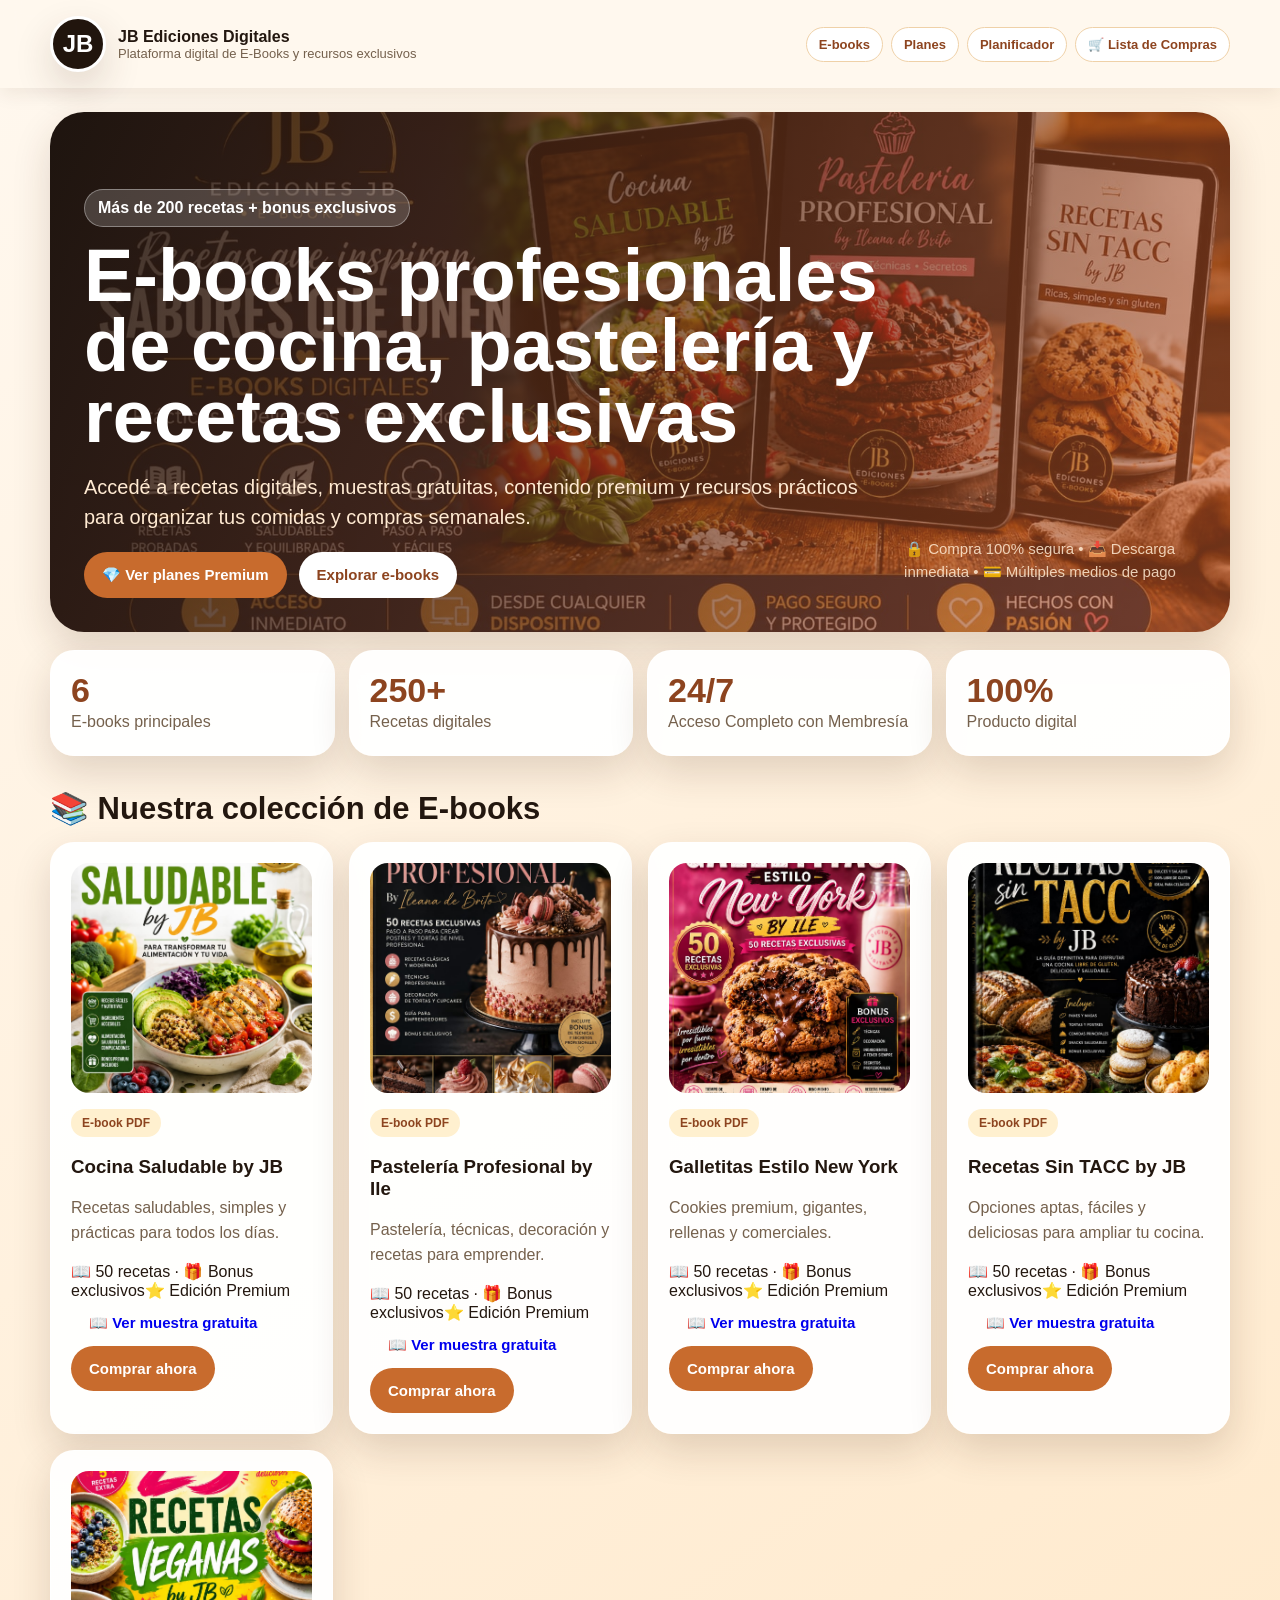
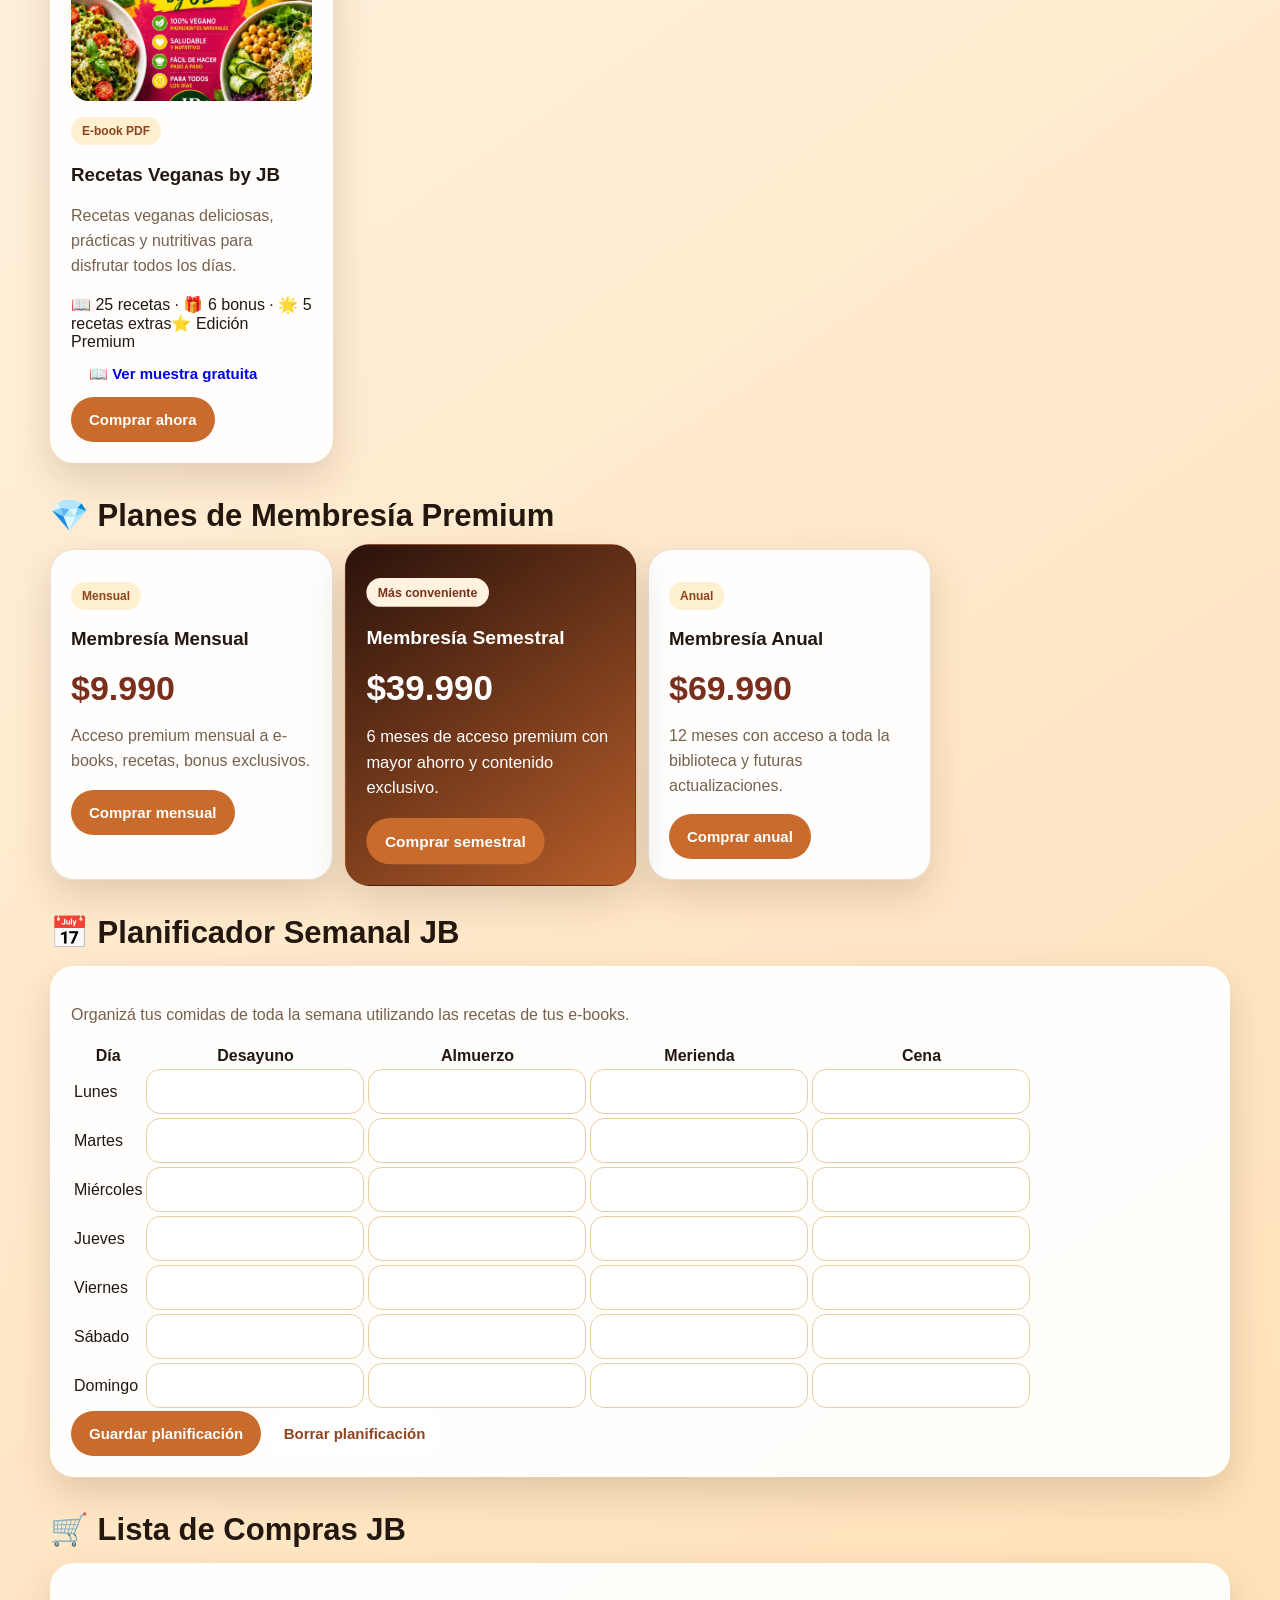
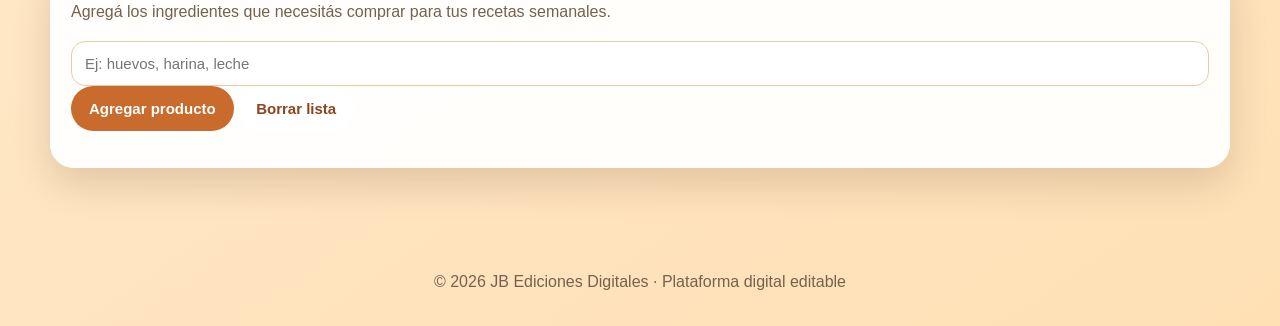
==== commit 9d953e1e: "Update statistics in index.html" ====
--- a/index.html
+++ b/index.html
@@ -52,8 +52,8 @@
 
     
 <section class="stats">
-  <div><b id="stat1">5</b><span>E-books principales</span></div>
-  <div><b id="stat2">225+</b><span>Recetas digitales</span></div>
+  <div><b id="stat1">6</b><span>E-books principales</span></div>
+  <div><b id="stat2">250+</b><span>Recetas digitales</span></div>
   <div><b id="stat3">24/7</b><span>Acceso Completo con Membresía</span></div>
   <div><b id="stat4">100%</b><span>Producto digital</span></div>
 </section>
